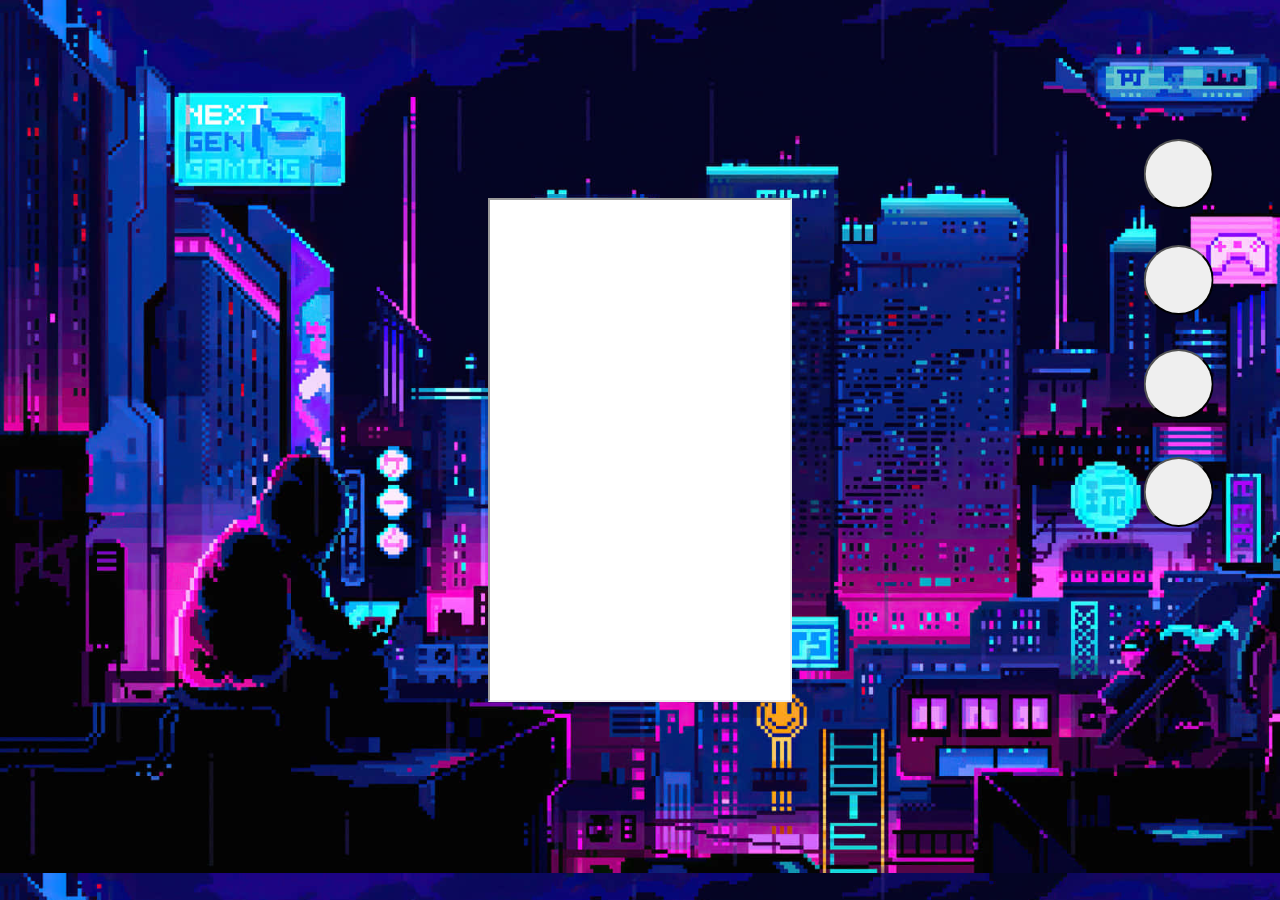
==== index.html @ 6a26572e "iso" ====
<!DOCTYPE html>
<html lang="pt-br">
<head>
  <meta charset="UTF-8">
  <meta name="viewport" content="width=device-width, initial-scale=1.0">
  <title>Minhas redes socias</title>
  <link rel="stylesheet" href="style.css">
</head>
<body>
  <iframe src="" frameborder="1"></iframe>

  
  <!--instagran-->
  <button id="instagran">

  </button>
  <!--youtube-->
  <button id="youtube">

  </button>
  <!--github-->
  <button id="github">

  </button>
  <!--x / twitter-->
  <button id="x">

  </button>
    
</body>
</html>
---- style.css ----
@charset "UTF-8";
* {
  margin: 0;
  padding: 0;
}
body {
  background-image: url("imagens/city-pixel.jpg");
  background-size: cover;
  width: 80vw;
  height: 97vh;
  position: relative;


}
iframe{
  background-color: white;
  width: 300px;
  height: 500px;
  position: absolute;
  left: 50vw;
  top: 50vh;
  transform: translate(-50%, -50%);
  
}
button:hover{
  
}

button#instagran{
  position: absolute;
  left: 92vw;
  top: 104px;
  transform: translate(-49%, 50%);
  display: block;
  width: 70px;
  height: 70px;
  border-radius: 50%;
}
button#youtube{
  position: absolute;
  left: 92vw;
  top: 210px;
   transform: translate(-49%, 50%);

  display: block;
  width: 70px;
  height: 70px;
  border-radius: 50%;
}
button#github{
  position: absolute;
  left: 92vw;
  top: 314px;
  transform: translate(-49%, 50%);

  display: block;
  width: 70px;
  height: 70px;
  border-radius: 50%;
}
button#x{
  position: absolute;
  left: 92vw;
  top: 422px;
  transform: translate(-49%, 50%);

  display: block;
  width: 70px;
  height: 70px;
  border-radius: 50%;
}
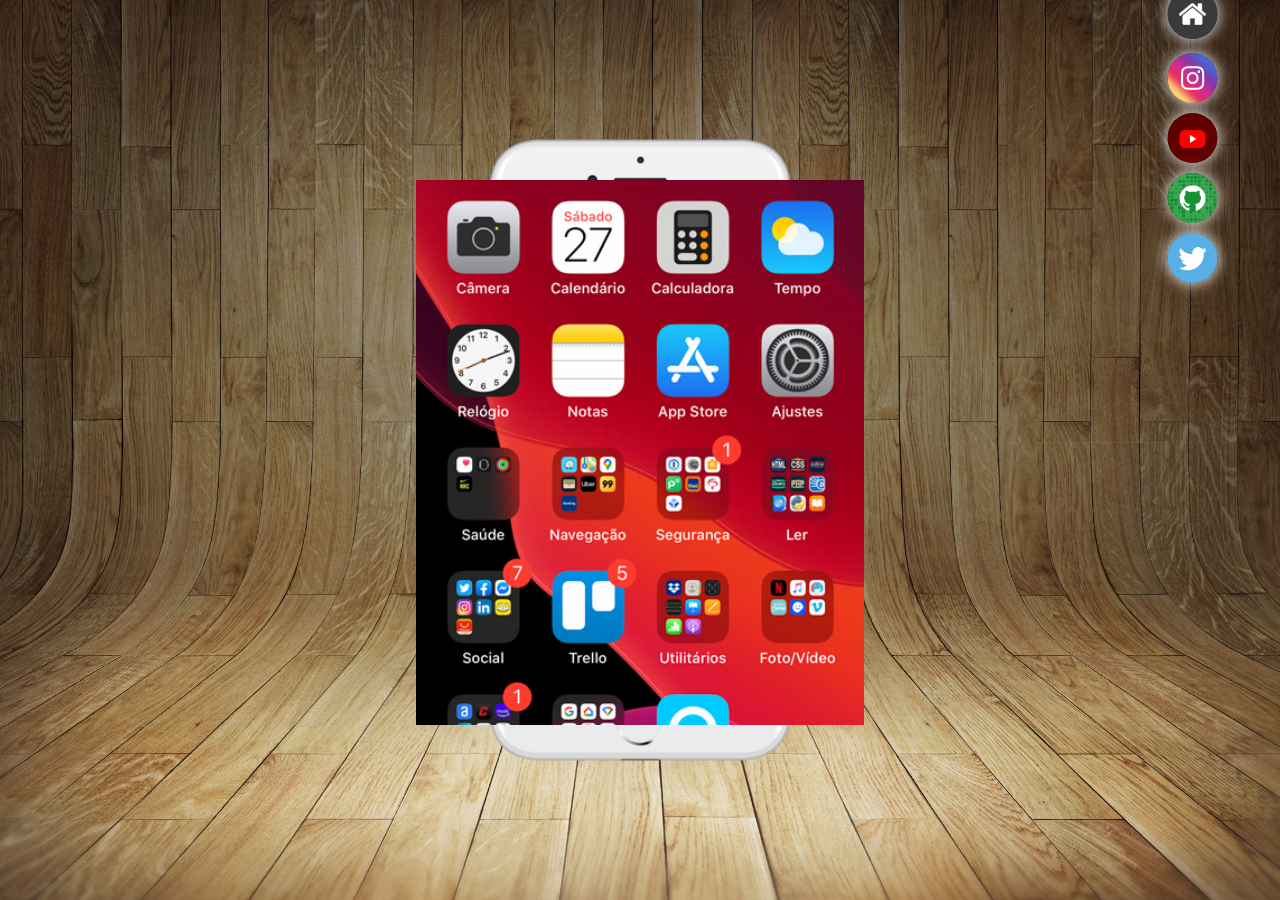
==== commit a896e164: "atualisações" ====
--- a/index.html
+++ b/index.html
@@ -4,28 +4,23 @@
   <meta charset="UTF-8">
   <meta name="viewport" content="width=device-width, initial-scale=1.0">
   <title>Minhas redes socias</title>
+  <link rel="shortcut icon" href="imagens/pacote-d013/favicon.ico" type="image/x-icon">
   <link rel="stylesheet" href="style.css">
 </head>
 <body>
-  <iframe src="" frameborder="1"></iframe>
+  <img src="imagens/pacote-d013/imagens/frame-iphone.png" alt="" id="cel">
+  <iframe src="home.html" frameborder="0" name="frame"></iframe>
 
-  
-  <!--instagran-->
-  <button id="instagran">
+  <section id="imagens">
+    <img src="imagens/pacote-d013/imagens/logo-home.jpg" alt="" id="home">
+    <img src="imagens/pacote-d013/imagens/logo-instagram.jpg" alt="" id="instagram">
 
-  </button>
-  <!--youtube-->
-  <button id="youtube">
+    <img src="imagens/pacote-d013/imagens/logo-youtube.jpg" alt="" id="youtube">
 
-  </button>
-  <!--github-->
-  <button id="github">
+    <img src="imagens/pacote-d013/imagens/logo-github.jpg" alt="" id="github">
 
-  </button>
-  <!--x / twitter-->
-  <button id="x">
-
-  </button>
+    <img src="imagens/pacote-d013/imagens/logo-twitter.jpg" alt="" id="x">
+  </section>  
     
 </body>
 </html>
--- a/style.css
+++ b/style.css
@@ -1,71 +1,101 @@
 @charset "UTF-8";
+
 * {
-  margin: 0;
-  padding: 0;
+  margin: 0px;
+  padding: 0px;
 }
 body {
-  background-image: url("imagens/city-pixel.jpg");
+  background-image: url("imagens/pacote-d013/imagens/fundo-madeira.jpg");
+  background-repeat: no-repeat;
+  background-position: top center;
   background-size: cover;
+  background-attachment: fixed;
   width: 80vw;
-  height: 97vh;
+  height: 100vh;
   position: relative;
 
 
 }
-iframe{
-  background-color: white;
-  width: 300px;
-  height: 500px;
+section > :hover{
+  border: 3px solid lightcyan;
+  transition: 0.3s;
+  
+}
+img#cel {
   position: absolute;
   left: 50vw;
   top: 50vh;
   transform: translate(-50%, -50%);
   
+
 }
-button:hover{
-  
+iframe{
+    position: absolute;
+    left: 50vw;
+    top: 50.5vh;
+    transform: translate(-50%, -50.5%);
+    width: 35vw;
+    height: 60.5vh;
+
 }
 
-button#instagran{
+section#imagens {
   position: absolute;
-  left: 92vw;
-  top: 104px;
-  transform: translate(-49%, 50%);
+  left: 93vw;
+  top: 345px;
+  transform: translate(-49%, -50%);
+  width: 50px;
+  height: 88vh;
+  background-color: rgba(0, 255, 255, 0);
+
+}
+#home {
+  position:relative;
+  left: 2px;
+  top: 40px;
+  width: 50px;
+  height: 50px;
+  border-radius: 50%;
+  box-shadow: 0px 0px 15px white;
+
+}
+#instagram{
   display: block;
-  width: 70px;
-  height: 70px;
+  position:relative;
+  left: 2px;
+  top: 50px;
+  width: 50px;
+  height: 50px;
   border-radius: 50%;
+  box-shadow: 0px 0px 15px white;
 }
-button#youtube{
-  position: absolute;
-  left: 92vw;
-  top: 210px;
-   transform: translate(-49%, 50%);
-
+#youtube{
   display: block;
-  width: 70px;
-  height: 70px;
+  position:relative;
+  left: 2px;
+  top: 60px;
+  width: 50px;
+  height: 50px;
   border-radius: 50%;
+  box-shadow: 0px 0px 15px white;
 }
-button#github{
-  position: absolute;
-  left: 92vw;
-  top: 314px;
-  transform: translate(-49%, 50%);
-
+#github{
   display: block;
-  width: 70px;
-  height: 70px;
+  position:relative;
+  left: 2px;
+  top: 70px;
+  width: 50px;
+  height: 50px;
   border-radius: 50%;
+  box-shadow: 0px 0px 15px white;
 }
-button#x{
-  position: absolute;
-  left: 92vw;
-  top: 422px;
-  transform: translate(-49%, 50%);
-
+#x{
   display: block;
-  width: 70px;
-  height: 70px;
+  position:relative;
+  left: 2px;
+  top: 80px;
+  width: 50px;
+  height: 50px;
   border-radius: 50%;
+  box-shadow: 0px 0px 15px white;
 }
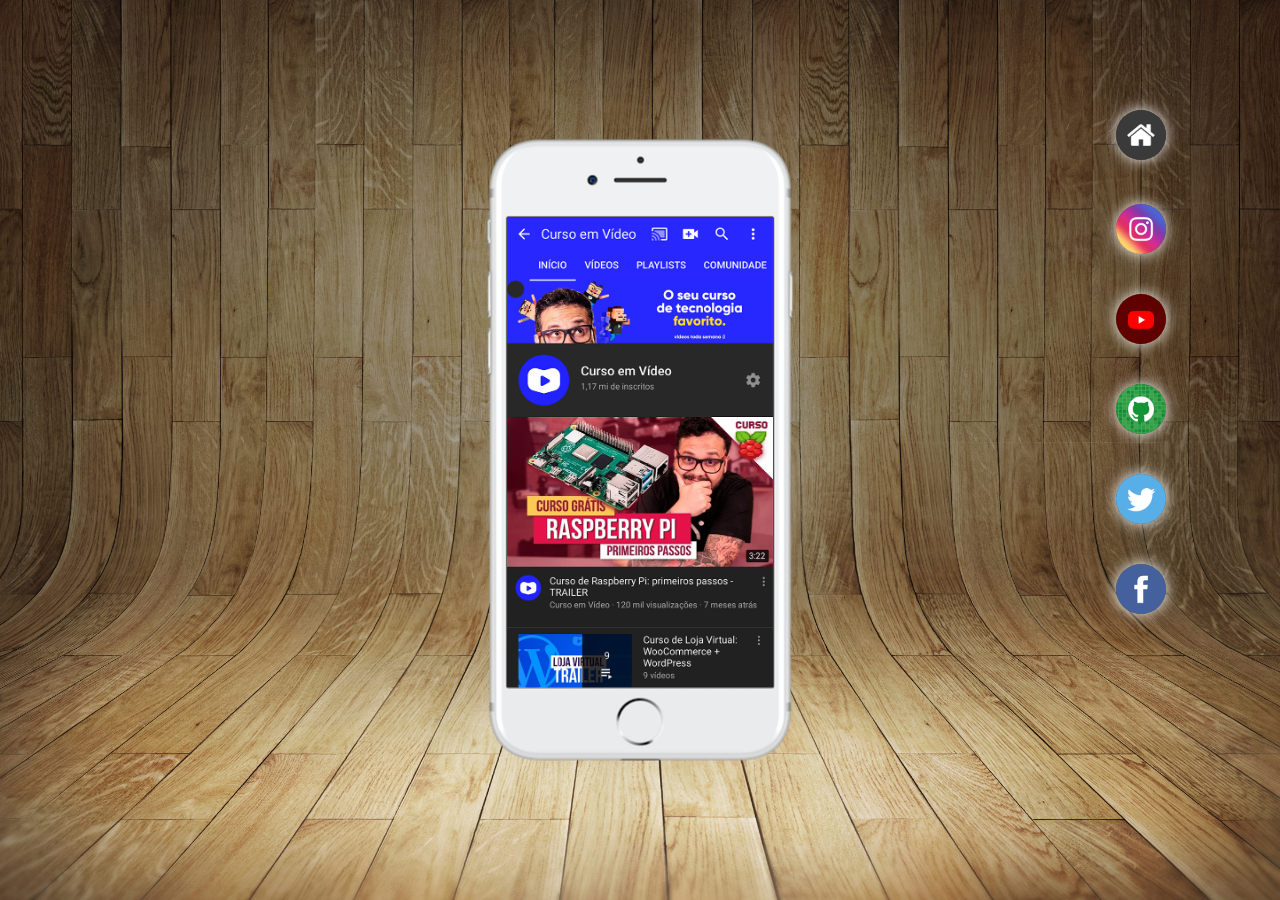
==== commit d4fa8e0c: "atualização" ====
--- a/index.html
+++ b/index.html
@@ -9,17 +9,31 @@
 </head>
 <body>
   <img src="imagens/pacote-d013/imagens/frame-iphone.png" alt="" id="cel">
-  <iframe src="home.html" frameborder="0" name="frame"></iframe>
+  <iframe src="youtube.html" frameborder="0" name="tela"></iframe>
 
   <section id="imagens">
-    <img src="imagens/pacote-d013/imagens/logo-home.jpg" alt="" id="home">
-    <img src="imagens/pacote-d013/imagens/logo-instagram.jpg" alt="" id="instagram">
+    <a href="home.html" target="tela">
+      <img src="imagens/pacote-d013/imagens/logo-home.jpg" alt="" id="home">
+    </a>
 
-    <img src="imagens/pacote-d013/imagens/logo-youtube.jpg" alt="" id="youtube">
+    <a href="intagram.html" target="tela">
+      <img src="imagens/pacote-d013/imagens/logo-instagram.jpg" alt="" id="instagram">
+    </a>
 
-    <img src="imagens/pacote-d013/imagens/logo-github.jpg" alt="" id="github">
+    <a href="youtube.html" target="tela">
+      <img src="imagens/pacote-d013/imagens/logo-youtube.jpg" alt="" id="youtube">
+    </a>
 
-    <img src="imagens/pacote-d013/imagens/logo-twitter.jpg" alt="" id="x">
+    <a href="github.html" target="tela">
+      <img src="imagens/pacote-d013/imagens/logo-github.jpg" alt="" id="github">
+    </a>
+
+    <a href="twitter.html" target="tela"><img src="imagens/pacote-d013/imagens/logo-twitter.jpg" alt="" id="x"></a>
+
+    <a href="facebook.html" target="tela">
+      <img src="imagens/pacote-d013/imagens/logo-facebook.jpg" alt="" id="facebook">
+    </a>
+
   </section>  
     
 </body>
--- a/style.css
+++ b/style.css
@@ -16,7 +16,7 @@
 
 
 }
-section > :hover{
+section img:hover{
   border: 3px solid lightcyan;
   transition: 0.3s;
   
@@ -34,25 +34,25 @@
     left: 50vw;
     top: 50.5vh;
     transform: translate(-50%, -50.5%);
-    width: 35vw;
-    height: 60.5vh;
+    width: 266px;
+    height: 470px;
 
 }
 
 section#imagens {
   position: absolute;
-  left: 93vw;
-  top: 345px;
-  transform: translate(-49%, -50%);
+  left: 87vw;
+  top: 100px;
+  
   width: 50px;
-  height: 88vh;
+  height: 80vh;
   background-color: rgba(0, 255, 255, 0);
 
 }
 #home {
   position:relative;
   left: 2px;
-  top: 40px;
+  top: 10px;
   width: 50px;
   height: 50px;
   border-radius: 50%;
@@ -73,7 +73,7 @@
   display: block;
   position:relative;
   left: 2px;
-  top: 60px;
+  top: 90px;
   width: 50px;
   height: 50px;
   border-radius: 50%;
@@ -83,7 +83,7 @@
   display: block;
   position:relative;
   left: 2px;
-  top: 70px;
+  top: 130px;
   width: 50px;
   height: 50px;
   border-radius: 50%;
@@ -93,7 +93,17 @@
   display: block;
   position:relative;
   left: 2px;
-  top: 80px;
+  top: 170px;
+  width: 50px;
+  height: 50px;
+  border-radius: 50%;
+  box-shadow: 0px 0px 15px white;
+}
+#facebook{
+  display: block;
+  position:relative;
+  left: 2px;
+  top: 210px;
   width: 50px;
   height: 50px;
   border-radius: 50%;
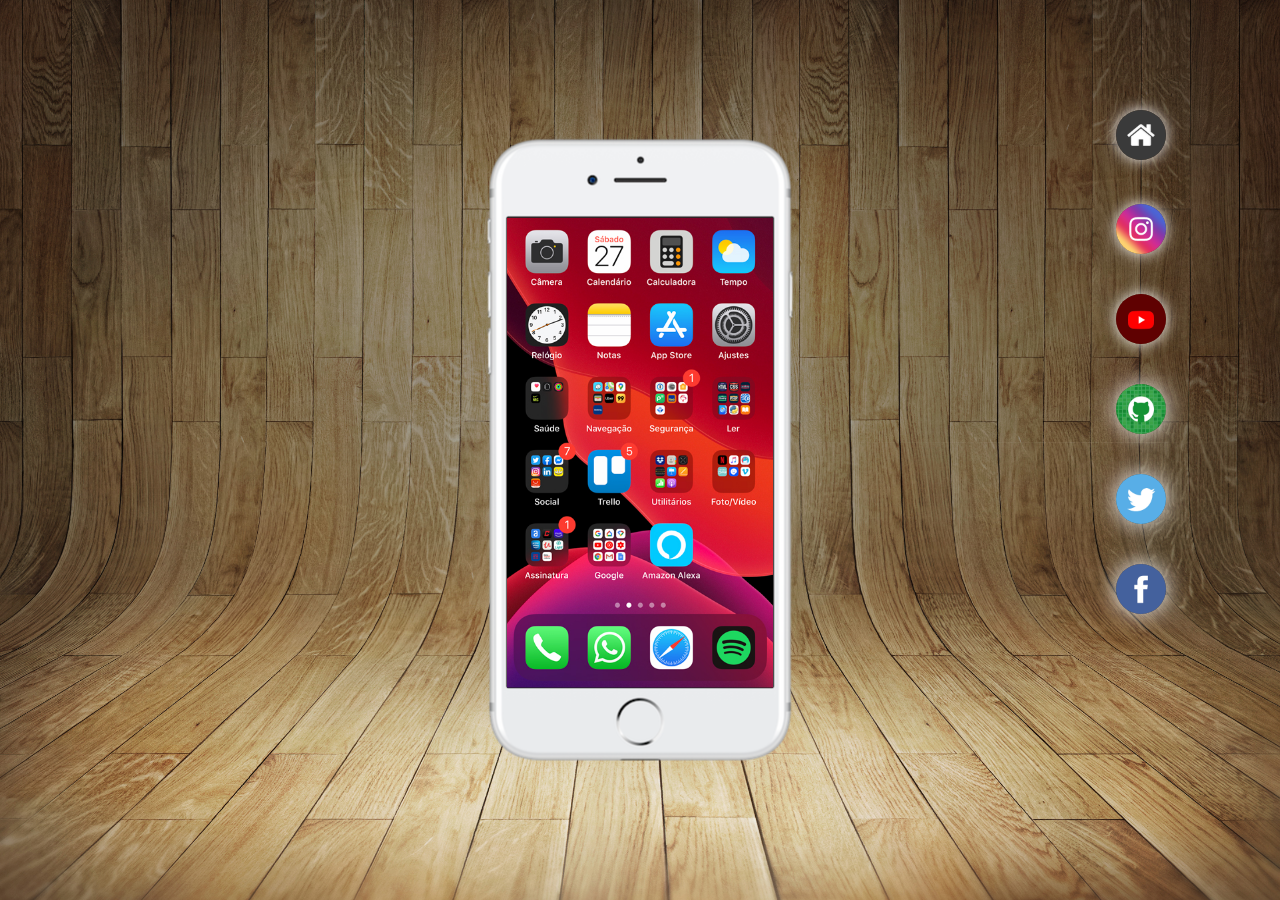
==== commit 5e37946c: "novofavicon" ====
--- a/index.html
+++ b/index.html
@@ -8,8 +8,10 @@
   <link rel="stylesheet" href="style.css">
 </head>
 <body>
+
   <img src="imagens/pacote-d013/imagens/frame-iphone.png" alt="" id="cel">
-  <iframe src="youtube.html" frameborder="0" name="tela"></iframe>
+
+  <iframe src="home.html" frameborder="0" name="tela"></iframe>
 
   <section id="imagens">
     <a href="home.html" target="tela">
--- a/style.css
+++ b/style.css
@@ -18,8 +18,9 @@
 }
 section img:hover{
   border: 3px solid lightcyan;
-  transition: 0.3s;
-  
+  transform: translate(-3px, 0px);
+  transition: 1s;
+  box-sizing: border-box;
 }
 img#cel {
   position: absolute;
@@ -56,7 +57,7 @@
   width: 50px;
   height: 50px;
   border-radius: 50%;
-  box-shadow: 0px 0px 15px white;
+  box-shadow: 0px 0px 15px #ffffff;
 
 }
 #instagram{
@@ -67,7 +68,7 @@
   width: 50px;
   height: 50px;
   border-radius: 50%;
-  box-shadow: 0px 0px 15px white;
+  box-shadow: 0px 0px 15px #ffffff;
 }
 #youtube{
   display: block;
@@ -77,7 +78,7 @@
   width: 50px;
   height: 50px;
   border-radius: 50%;
-  box-shadow: 0px 0px 15px white;
+  box-shadow: 0px 0px 15px #ffffff;
 }
 #github{
   display: block;
@@ -87,7 +88,7 @@
   width: 50px;
   height: 50px;
   border-radius: 50%;
-  box-shadow: 0px 0px 15px white;
+  box-shadow: 0px 0px 25px #ffffff;
 }
 #x{
   display: block;
@@ -97,7 +98,7 @@
   width: 50px;
   height: 50px;
   border-radius: 50%;
-  box-shadow: 0px 0px 15px white;
+  box-shadow: 0px 0px 25px #ffffff;
 }
 #facebook{
   display: block;
@@ -107,5 +108,5 @@
   width: 50px;
   height: 50px;
   border-radius: 50%;
-  box-shadow: 0px 0px 15px white;
+  box-shadow: 0px 0px 25px #ffffff;
 }
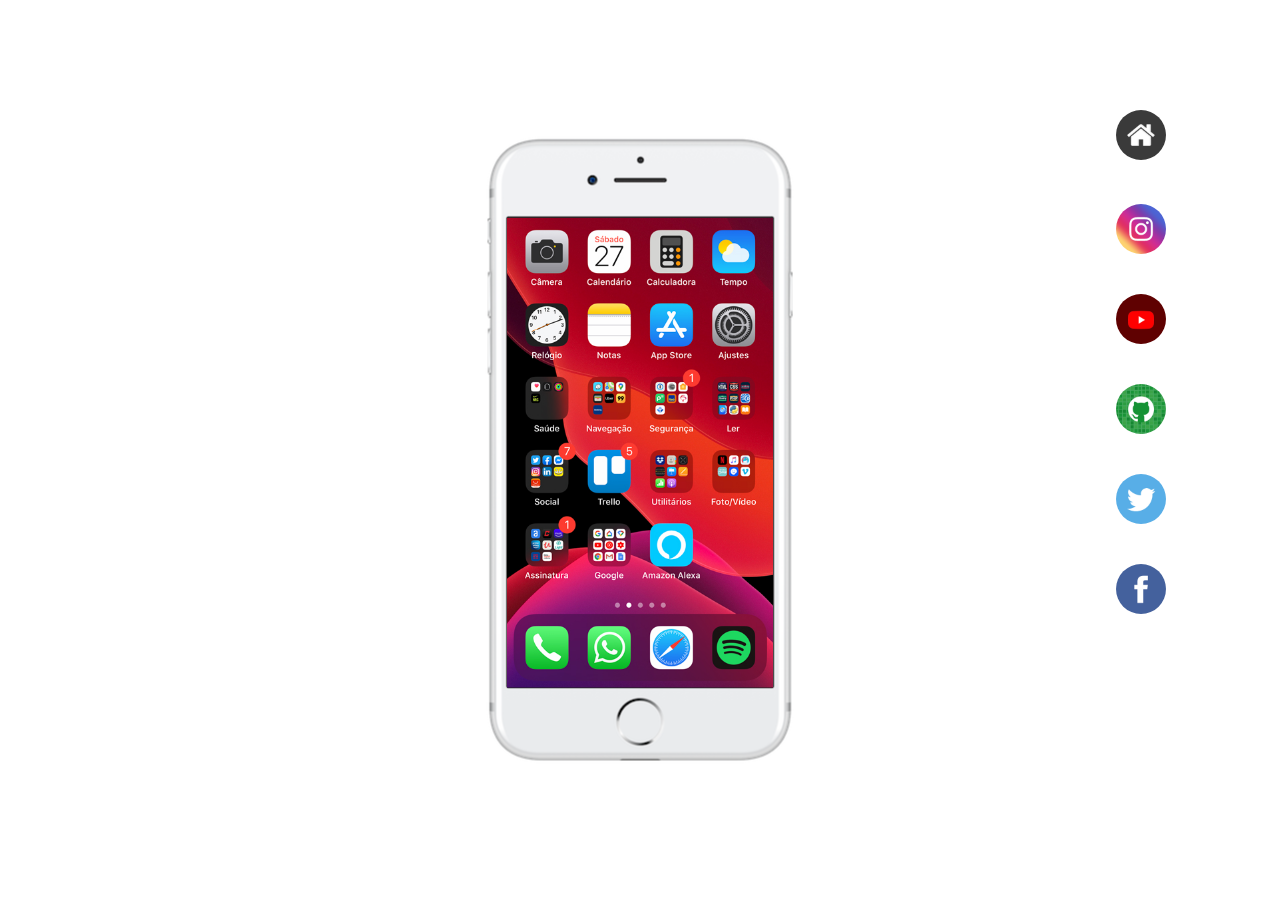
==== commit f69d1955: "estiloatualizado" ====
--- a/index.html
+++ b/index.html
@@ -3,9 +3,9 @@
 <head>
   <meta charset="UTF-8">
   <meta name="viewport" content="width=device-width, initial-scale=1.0">
-  <title>Minhas redes socias</title>
-  <link rel="shortcut icon" href="imagens/pacote-d013/favicon.ico" type="image/x-icon">
-  <link rel="stylesheet" href="style.css">
+  <title>Redes socias do profº guanabara</title>
+  <link rel="shortcut icon" href="imagens/favicon.ico" type="image/x-icon">
+  <link rel="stylesheet" href="estilo/style.css">
 </head>
 <body>
 
--- a/estilo/style.css
+++ b/estilo/style.css
@@ -0,0 +1,112 @@
+@charset "UTF-8";
+
+* {
+  margin: 0px;
+  padding: 0px;
+}
+body {
+  background-image: url("imagens/pacote-d013/imagens/fundo-madeira.jpg");
+  background-repeat: no-repeat;
+  background-position: top center;
+  background-size: cover;
+  background-attachment: fixed;
+  width: 80vw;
+  height: 100vh;
+  position: relative;
+
+
+}
+section img:hover{
+  border: 3px solid lightcyan;
+  transform: translate(-3px, 0px);
+  transition: 1s;
+  box-sizing: border-box;
+}
+img#cel {
+  position: absolute;
+  left: 50vw;
+  top: 50vh;
+  transform: translate(-50%, -50%);
+  
+
+}
+iframe{
+    position: absolute;
+    left: 50vw;
+    top: 50.5vh;
+    transform: translate(-50%, -50.5%);
+    width: 266px;
+    height: 470px;
+
+}
+
+section#imagens {
+  position: absolute;
+  left: 87vw;
+  top: 100px;
+  
+  width: 50px;
+  height: 80vh;
+  background-color: rgba(0, 255, 255, 0);
+
+}
+#home {
+  position:relative;
+  left: 2px;
+  top: 10px;
+  width: 50px;
+  height: 50px;
+  border-radius: 50%;
+  box-shadow: 0px 0px 15px #ffffff;
+
+}
+#instagram{
+  display: block;
+  position:relative;
+  left: 2px;
+  top: 50px;
+  width: 50px;
+  height: 50px;
+  border-radius: 50%;
+  box-shadow: 0px 0px 15px #ffffff;
+}
+#youtube{
+  display: block;
+  position:relative;
+  left: 2px;
+  top: 90px;
+  width: 50px;
+  height: 50px;
+  border-radius: 50%;
+  box-shadow: 0px 0px 15px #ffffff;
+}
+#github{
+  display: block;
+  position:relative;
+  left: 2px;
+  top: 130px;
+  width: 50px;
+  height: 50px;
+  border-radius: 50%;
+  box-shadow: 0px 0px 25px #ffffff;
+}
+#x{
+  display: block;
+  position:relative;
+  left: 2px;
+  top: 170px;
+  width: 50px;
+  height: 50px;
+  border-radius: 50%;
+  box-shadow: 0px 0px 25px #ffffff;
+}
+#facebook{
+  display: block;
+  position:relative;
+  left: 2px;
+  top: 210px;
+  width: 50px;
+  height: 50px;
+  border-radius: 50%;
+  box-shadow: 0px 0px 25px #ffffff;
+}
